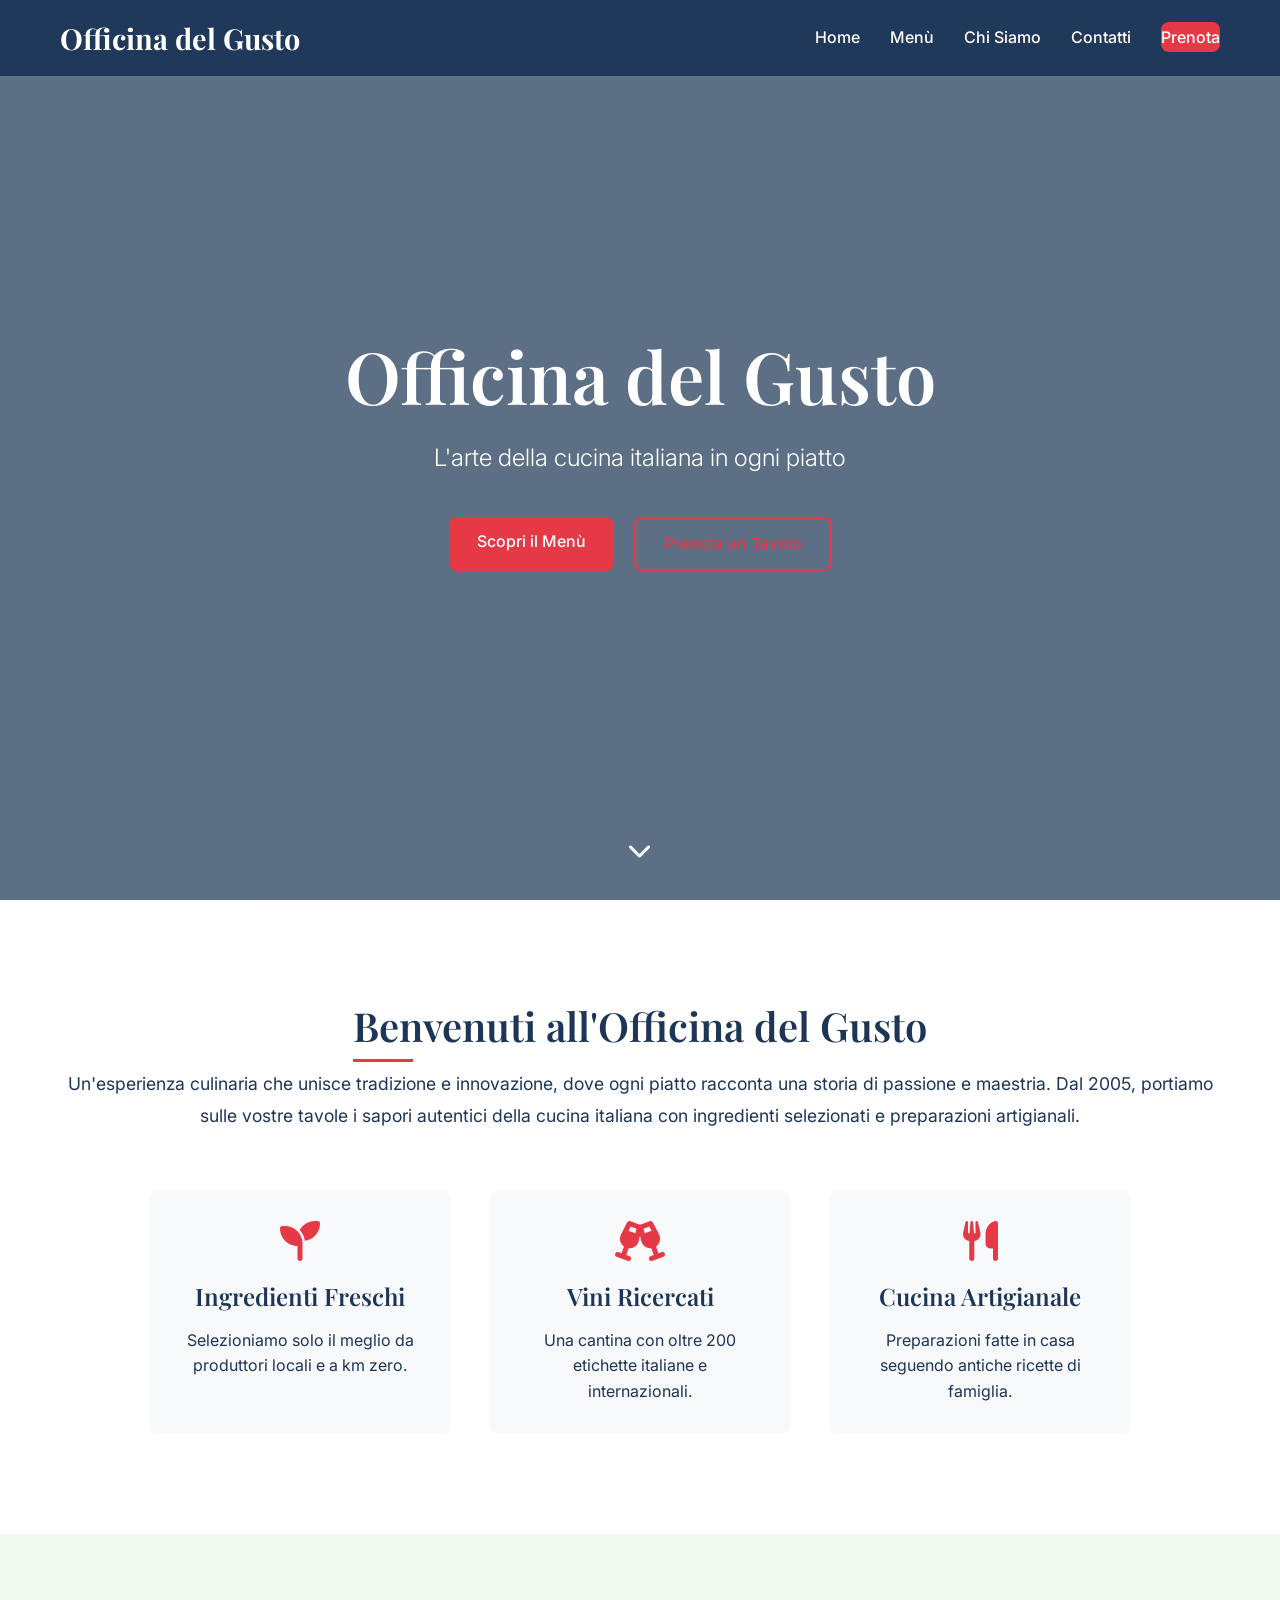
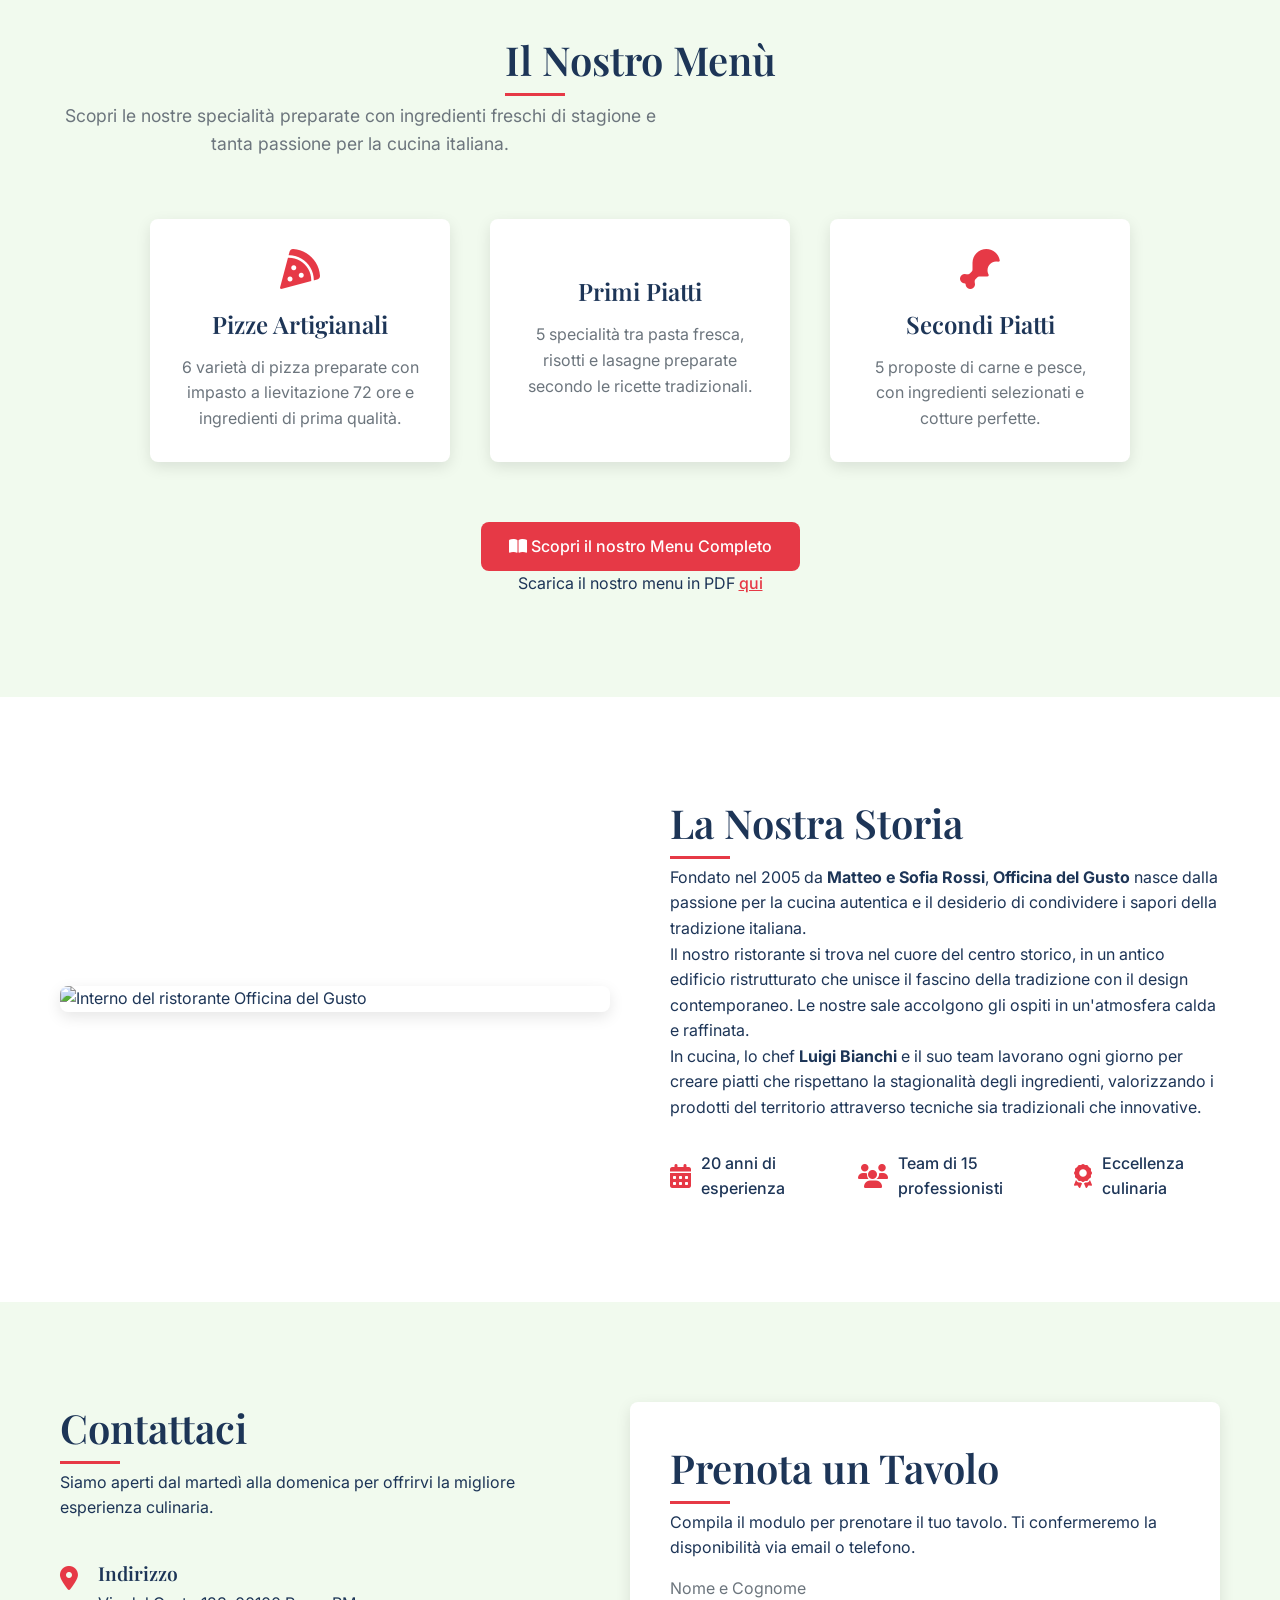
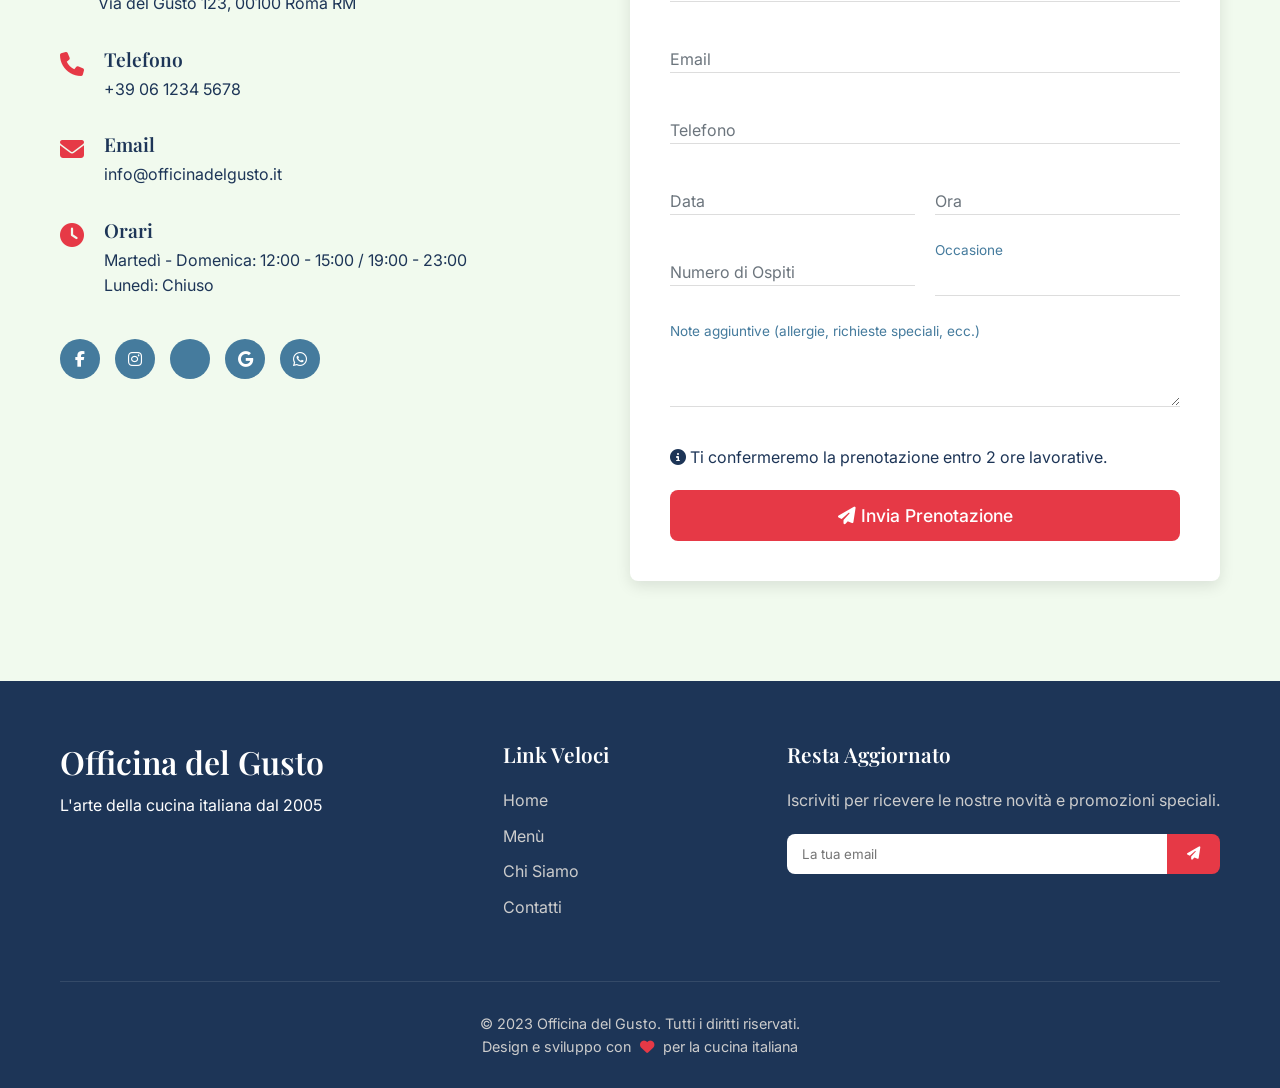
==== index.html @ 0bdce74b "creazione sito creazione sito" ====
<!DOCTYPE html>
<html lang="it">
<head>
    <meta charset="UTF-8">
    <meta name="viewport" content="width=device-width, initial-scale=1.0">
    <title>Officina del Gusto - Ristorante Italiano</title>
    <link rel="stylesheet" href="css/style.css">
    <link rel="preconnect" href="https://fonts.googleapis.com">
    <link rel="preconnect" href="https://fonts.gstatic.com" crossorigin>
    <link href="https://fonts.googleapis.com/css2?family=Playfair+Display:wght@400;500;600;700&family=Inter:wght@300;400;500;600&display=swap" rel="stylesheet">
    <link rel="stylesheet" href="https://cdnjs.cloudflare.com/ajax/libs/font-awesome/6.4.0/css/all.min.css">
</head>
<body>
    <!-- Menu di navigazione -->
    <nav class="navbar">
        <div class="container">
            <a href="#home" class="logo">Officina del Gusto</a>
            <button class="menu-toggle" aria-label="Apri menu">
                <i class="fas fa-bars"></i>
            </button>
            <ul class="nav-menu">
                <li><a href="#home" class="nav-link">Home</a></li>
                <li><a href="#menu" class="nav-link">Menù</a></li>
                <li><a href="#about" class="nav-link">Chi Siamo</a></li>
                <li><a href="#contact" class="nav-link">Contatti</a></li>
                <li><a href="#reservation" class="nav-link btn-reservation">Prenota</a></li>
            </ul>
        </div>
    </nav>

    <!-- Sezione Home con video background -->
    <section id="home" class="hero-section">
        <div class="video-container">
            <video autoplay muted loop playsinline id="background-video">
                <source src="assets/video/pizza.mp4" type="video/mp4">
                Il tuo browser non supporta il video.
            </video>
            <div class="video-overlay"></div>
        </div>
        
        <div class="hero-content">
            <h1 class="hero-title fade-in">Officina del Gusto</h1>
            <p class="hero-subtitle fade-in-delay">L'arte della cucina italiana in ogni piatto</p>
            <div class="hero-buttons fade-in-delay-2">
                <a href="#menu" class="btn btn-primary">Scopri il Menù</a>
                <a href="#reservation" class="btn btn-secondary">Prenota un Tavolo</a>
            </div>
        </div>
        
        <a href="#intro" class="scroll-down">
            <i class="fas fa-chevron-down"></i>
        </a>
    </section>

    <!-- Sezione introduttiva -->
    <section id="intro" class="intro-section">
        <div class="container">
            <div class="intro-content">
                <h2 class="section-title">Benvenuti all'Officina del Gusto</h2>
                <p class="section-text">Un'esperienza culinaria che unisce tradizione e innovazione, dove ogni piatto racconta una storia di passione e maestria. Dal 2005, portiamo sulle vostre tavole i sapori autentici della cucina italiana con ingredienti selezionati e preparazioni artigianali.</p>
                <div class="intro-features">
                    <div class="feature">
                        <i class="fas fa-seedling"></i>
                        <h3>Ingredienti Freschi</h3>
                        <p>Selezioniamo solo il meglio da produttori locali e a km zero.</p>
                    </div>
                    <div class="feature">
                        <i class="fas fa-glass-cheers"></i>
                        <h3>Vini Ricercati</h3>
                        <p>Una cantina con oltre 200 etichette italiane e internazionali.</p>
                    </div>
                    <div class="feature">
                        <i class="fas fa-utensils"></i>
                        <h3>Cucina Artigianale</h3>
                        <p>Preparazioni fatte in casa seguendo antiche ricette di famiglia.</p>
                    </div>
                </div>
            </div>
        </div>
    </section>

    <!-- Sezione Menù (Ora solo un'introduzione con link alla pagina menu.html) -->
    <section id="menu" class="menu-preview-section">
        <div class="container">
            <div class="menu-preview-content">
                <h2 class="section-title">Il Nostro Menù</h2>
                <p class="section-subtitle">Scopri le nostre specialità preparate con ingredienti freschi di stagione e tanta passione per la cucina italiana.</p>
                
                <div class="menu-highlights">
                    <div class="menu-highlight">
                        <i class="fas fa-pizza-slice"></i>
                        <h3>Pizze Artigianali</h3>
                        <p>6 varietà di pizza preparate con impasto a lievitazione 72 ore e ingredienti di prima qualità.</p>
                    </div>
                    
                    <div class="menu-highlight">
                        <i class="fas fa-pasta"></i>
                        <h3>Primi Piatti</h3>
                        <p>5 specialità tra pasta fresca, risotti e lasagne preparate secondo le ricette tradizionali.</p>
                    </div>
                    
                    <div class="menu-highlight">
                        <i class="fas fa-drumstick-bite"></i>
                        <h3>Secondi Piatti</h3>
                        <p>5 proposte di carne e pesce, con ingredienti selezionati e cotture perfette.</p>
                    </div>
                </div>
                
                <div class="menu-cta">
                    <a href="menu.html" class="btn btn-primary btn-large">
                        <i class="fas fa-book-open"></i> Scopri il nostro Menu Completo
                    </a>
                    <p class="menu-note">Scarica il nostro menu in PDF <a href="#" class="pdf-link">qui</a></p>
                </div>
            </div>
        </div>
    </section>

    <!-- Sezione Chi Siamo -->
    <section id="about" class="about-section">
        <div class="container">
            <div class="about-content">
                <div class="about-image">
                    <img src="assets/images/ristorante.jpg" alt="Interno del ristorante Officina del Gusto">
                </div>
                <div class="about-text">
                    <h2 class="section-title">La Nostra Storia</h2>
                    <p>Fondato nel 2005 da <strong>Matteo e Sofia Rossi</strong>, <strong>Officina del Gusto</strong> nasce dalla passione per la cucina autentica e il desiderio di condividere i sapori della tradizione italiana.</p>
                    <p>Il nostro ristorante si trova nel cuore del centro storico, in un antico edificio ristrutturato che unisce il fascino della tradizione con il design contemporaneo. Le nostre sale accolgono gli ospiti in un'atmosfera calda e raffinata.</p>
                    <p>In cucina, lo chef <strong>Luigi Bianchi</strong> e il suo team lavorano ogni giorno per creare piatti che rispettano la stagionalità degli ingredienti, valorizzando i prodotti del territorio attraverso tecniche sia tradizionali che innovative.</p>
                    <div class="about-features">
                        <div class="about-feature">
                            <i class="fas fa-calendar-alt"></i>
                            <span>20 anni di esperienza</span>
                        </div>
                        <div class="about-feature">
                            <i class="fas fa-users"></i>
                            <span>Team di 15 professionisti</span>
                        </div>
                        <div class="about-feature">
                            <i class="fas fa-award"></i>
                            <span>Eccellenza culinaria</span>
                        </div>
                    </div>
                </div>
            </div>
        </div>
    </section>

    <!-- Sezione Contatti e Prenotazioni -->
    <section id="contact" class="contact-section">
        <div class="container">
            <div class="contact-content">
                <div class="contact-info">
                    <h2 class="section-title">Contattaci</h2>
                    <p>Siamo aperti dal martedì alla domenica per offrirvi la migliore esperienza culinaria.</p>
                    
                    <div class="contact-details">
                        <div class="contact-item">
                            <i class="fas fa-map-marker-alt"></i>
                            <div>
                                <h3>Indirizzo</h3>
                                <p>Via del Gusto 123, 00100 Roma RM</p>
                            </div>
                        </div>
                        
                        <div class="contact-item">
                            <i class="fas fa-phone"></i>
                            <div>
                                <h3>Telefono</h3>
                                <p>+39 06 1234 5678</p>
                            </div>
                        </div>
                        
                        <div class="contact-item">
                            <i class="fas fa-envelope"></i>
                            <div>
                                <h3>Email</h3>
                                <p>info@officinadelgusto.it</p>
                            </div>
                        </div>
                        
                        <div class="contact-item">
                            <i class="fas fa-clock"></i>
                            <div>
                                <h3>Orari</h3>
                                <p>Martedì - Domenica: 12:00 - 15:00 / 19:00 - 23:00</p>
                                <p>Lunedì: Chiuso</p>
                            </div>
                        </div>
                    </div>
                    
                    <div class="social-links">
                        <a href="#" aria-label="Facebook"><i class="fab fa-facebook-f"></i></a>
                        <a href="#" aria-label="Instagram"><i class="fab fa-instagram"></i></a>
                        <a href="#" aria-label="TripAdvisor"><i class="fab fa-tripadvisor"></i></a>
                        <a href="#" aria-label="Google"><i class="fab fa-google"></i></a>
                        <a href="#" aria-label="WhatsApp"><i class="fab fa-whatsapp"></i></a>
                    </div>
                </div>
                
                <div id="reservation" class="reservation-form">
                    <h2 class="section-title">Prenota un Tavolo</h2>
                    <p>Compila il modulo per prenotare il tuo tavolo. Ti confermeremo la disponibilità via email o telefono.</p>
                    
                    <form id="booking-form">
                        <div class="form-group">
                            <input type="text" id="name" name="name" required>
                            <label for="name">Nome e Cognome</label>
                            <span class="focus-border"></span>
                        </div>
                        
                        <div class="form-group">
                            <input type="email" id="email" name="email" required>
                            <label for="email">Email</label>
                            <span class="focus-border"></span>
                        </div>
                        
                        <div class="form-group">
                            <input type="tel" id="phone" name="phone" required>
                            <label for="phone">Telefono</label>
                            <span class="focus-border"></span>
                        </div>
                        
                        <div class="form-row">
                            <div class="form-group">
                                <input type="text" id="date" name="date" required onfocus="(this.type='date')" onblur="if(!this.value)this.type='text'">
                                <label for="date">Data</label>
                                <span class="focus-border"></span>
                            </div>
                            
                            <div class="form-group">
                                <input type="text" id="time" name="time" required onfocus="(this.type='time')" onblur="if(!this.value)this.type='text'">
                                <label for="time">Ora</label>
                                <span class="focus-border"></span>
                            </div>
                        </div>
                        
                        <div class="form-row">
                            <div class="form-group">
                                <input type="number" id="guests" name="guests" min="1" required>
                                <label for="guests">Numero di Ospiti</label>
                                <span class="focus-border"></span>
                            </div>
                            
                            <div class="form-group">
                                <select id="occasion" name="occasion">
                                    <option value="" selected disabled></option>
                                    <option value="anniversary">Anniversario</option>
                                    <option value="birthday">Compleanno</option>
                                    <option value="business">Cena di lavoro</option>
                                    <option value="date">Cena romantica</option>
                                    <option value="family">Cena in famiglia</option>
                                    <option value="other">Altro</option>
                                </select>
                                <label for="occasion">Occasione</label>
                                <span class="focus-border"></span>
                            </div>
                        </div>
                        
                        <div class="form-group">
                            <textarea id="message" name="message" rows="3"></textarea>
                            <label for="message">Note aggiuntive (allergie, richieste speciali, ecc.)</label>
                            <span class="focus-border"></span>
                        </div>
                        
                        <div class="form-notice">
                            <p><i class="fas fa-info-circle"></i> Ti confermeremo la prenotazione entro 2 ore lavorative.</p>
                        </div>
                        
                        <button type="submit" class="btn btn-primary btn-submit">
                            <i class="fas fa-paper-plane"></i> Invia Prenotazione
                        </button>
                    </form>
                </div>
            </div>
        </div>
    </section>

    <!-- Footer -->
    <footer class="footer">
        <div class="container">
            <div class="footer-content">
                <div class="footer-logo">
                    <h3>Officina del Gusto</h3>
                    <p>L'arte della cucina italiana dal 2005</p>
                </div>
                
                <div class="footer-links">
                    <h4>Link Veloci</h4>
                    <ul>
                        <li><a href="#home">Home</a></li>
                        <li><a href="menu.html">Menù</a></li>
                        <li><a href="#about">Chi Siamo</a></li>
                        <li><a href="#contact">Contatti</a></li>
                    </ul>
                </div>
                
                <div class="footer-newsletter">
                    <h4>Resta Aggiornato</h4>
                    <p>Iscriviti per ricevere le nostre novità e promozioni speciali.</p>
                    <form class="newsletter-form">
                        <input type="email" placeholder="La tua email">
                        <button type="submit"><i class="fas fa-paper-plane"></i></button>
                    </form>
                </div>
            </div>
            
            <div class="footer-bottom">
                <p>&copy; 2023 Officina del Gusto. Tutti i diritti riservati.</p>
                <p>Design e sviluppo con <i class="fas fa-heart"></i> per la cucina italiana</p>
            </div>
        </div>
    </footer>

    <script src="js/main.js"></script>
</body>
</html>
---- css/style.css ----
/* Reset e impostazioni base */
* {
    margin: 0;
    padding: 0;
    box-sizing: border-box;
}

:root {
    --primary-color: #E63946;
    --secondary-color: #F1FAEE;
    --accent-color: #457B9D;
    --dark-color: #1D3557;
    --light-color: #F8F9FA;
    --gray-color: #6c757d;
    --transition: all 0.3s ease;
    --shadow: 0 5px 15px rgba(0, 0, 0, 0.1);
    --shadow-hover: 0 10px 25px rgba(0, 0, 0, 0.15);
    --border-radius: 8px;
}

html {
    scroll-behavior: smooth;
}

body {
    font-family: 'Inter', sans-serif;
    color: var(--dark-color);
    line-height: 1.6;
    overflow-x: hidden;
    background-color: var(--secondary-color);
}

h1, h2, h3, h4, h5, h6 {
    font-family: 'Playfair Display', serif;
    font-weight: 600;
    line-height: 1.3;
}

a {
    text-decoration: none;
    color: inherit;
}

ul {
    list-style: none;
}

.container {
    width: 100%;
    max-width: 1200px;
    margin: 0 auto;
    padding: 0 20px;
}

.btn {
    display: inline-block;
    padding: 12px 28px;
    border-radius: var(--border-radius);
    font-weight: 500;
    text-align: center;
    transition: var(--transition);
    cursor: pointer;
    border: none;
    font-family: 'Inter', sans-serif;
    font-size: 1rem;
}

.btn-primary {
    background-color: var(--primary-color);
    color: white;
}

.btn-primary:hover {
    background-color: #d32f3d;
    transform: translateY(-3px);
    box-shadow: var(--shadow-hover);
}

.btn-secondary {
    background-color: transparent;
    color: var(--primary-color);
    border: 2px solid var(--primary-color);
}

.btn-secondary:hover {
    background-color: var(--primary-color);
    color: white;
    transform: translateY(-3px);
    box-shadow: var(--shadow-hover);
}

.btn-reservation {
    background-color: var(--primary-color);
    color: white;
    padding: 10px 20px;
    border-radius: var(--border-radius);
    transition: var(--transition);
}

.btn-reservation:hover {
    background-color: #d32f3d;
}

.section-title {
    font-size: 2.5rem;
    margin-bottom: 1rem;
    position: relative;
    display: inline-block;
}

.section-title::after {
    content: '';
    position: absolute;
    bottom: -10px;
    left: 0;
    width: 60px;
    height: 3px;
    background-color: var(--primary-color);
}

.section-subtitle {
    font-size: 1.1rem;
    color: var(--gray-color);
    margin-bottom: 3rem;
    max-width: 600px;
}

.section-text {
    font-size: 1.1rem;
    color: var(--dark-color);
    margin-bottom: 2rem;
    line-height: 1.8;
}

/* Navbar */
.navbar {
    position: fixed;
    top: 0;
    left: 0;
    width: 100%;
    background-color: rgba(29, 53, 87, 0.95);
    backdrop-filter: blur(10px);
    z-index: 1000;
    padding: 15px 0;
    transition: var(--transition);
}

.navbar .container {
    display: flex;
    justify-content: space-between;
    align-items: center;
}

.logo {
    font-family: 'Playfair Display', serif;
    font-size: 1.8rem;
    font-weight: 700;
    color: white;
}

.nav-menu {
    display: flex;
    align-items: center;
    gap: 30px;
}

.nav-link {
    color: white;
    font-weight: 500;
    transition: var(--transition);
    position: relative;
    padding: 5px 0;
}

.nav-link::after {
    content: '';
    position: absolute;
    bottom: 0;
    left: 0;
    width: 0;
    height: 2px;
    background-color: var(--primary-color);
    transition: var(--transition);
}

.nav-link:hover {
    color: var(--primary-color);
}

.nav-link:hover::after {
    width: 100%;
}

.menu-toggle {
    display: none;
    background: none;
    border: none;
    color: white;
    font-size: 1.5rem;
    cursor: pointer;
}

/* Hero Section */
.hero-section {
    height: 100vh;
    position: relative;
    display: flex;
    flex-direction: column;
    justify-content: center;
    align-items: center;
    text-align: center;
    overflow: hidden;
}

.video-container {
    position: fixed;
    top: 0;
    left: 0;
    width: 100%;
    height: 100%;
    z-index: -1;
}

#background-video {
    position: absolute;
    top: 50%;
    left: 50%;
    transform: translate(-50%, -50%);
    min-width: 100%;
    min-height: 100%;
    width: auto;
    height: auto;
    object-fit: cover;
}

.video-overlay {
    position: absolute;
    top: 0;
    left: 0;
    width: 100%;
    height: 100%;
    background-color: rgba(29, 53, 87, 0.7);
}

.hero-content {
    position: relative;
    z-index: 1;
    color: white;
    max-width: 800px;
    padding: 0 20px;
}

.hero-title {
    font-size: 4.5rem;
    margin-bottom: 1rem;
    opacity: 0;
    animation: fadeIn 1.5s ease forwards;
}

.hero-subtitle {
    font-size: 1.5rem;
    margin-bottom: 2.5rem;
    font-weight: 300;
    opacity: 0;
    animation: fadeIn 1.5s ease 0.5s forwards;
}

.hero-buttons {
    display: flex;
    gap: 20px;
    justify-content: center;
    opacity: 0;
    animation: fadeIn 1.5s ease 1s forwards;
}

.scroll-down {
    position: absolute;
    bottom: 30px;
    left: 50%;
    transform: translateX(-50%);
    color: white;
    font-size: 1.5rem;
    animation: bounce 2s infinite;
    z-index: 1;
}

@keyframes fadeIn {
    from {
        opacity: 0;
        transform: translateY(20px);
    }
    to {
        opacity: 1;
        transform: translateY(0);
    }
}

@keyframes bounce {
    0%, 20%, 50%, 80%, 100% {
        transform: translateY(0) translateX(-50%);
    }
    40% {
        transform: translateY(-10px) translateX(-50%);
    }
    60% {
        transform: translateY(-5px) translateX(-50%);
    }
}

.fade-in {
    animation: fadeIn 1.5s ease forwards;
}

.fade-in-delay {
    animation: fadeIn 1.5s ease 0.5s forwards;
}

.fade-in-delay-2 {
    animation: fadeIn 1.5s ease 1s forwards;
}

/* Intro Section */
.intro-section {
    padding: 100px 0;
    background-color: white;
}

.intro-content {
    text-align: center;
}

.intro-features {
    display: flex;
    justify-content: center;
    gap: 40px;
    margin-top: 60px;
    flex-wrap: wrap;
}

.feature {
    flex: 1;
    min-width: 250px;
    max-width: 300px;
    padding: 30px;
    border-radius: var(--border-radius);
    background-color: var(--light-color);
    transition: var(--transition);
}

.feature:hover {
    transform: translateY(-10px);
    box-shadow: var(--shadow-hover);
}

.feature i {
    font-size: 2.5rem;
    color: var(--primary-color);
    margin-bottom: 20px;
}

.feature h3 {
    font-size: 1.5rem;
    margin-bottom: 15px;
}

/* Menu Section */
.menu-section {
    padding: 100px 0;
    background-color: var(--secondary-color);
}

.menu-filters {
    display: flex;
    justify-content: center;
    gap: 15px;
    margin-bottom: 50px;
    flex-wrap: wrap;
}

.filter-btn {
    padding: 10px 25px;
    background-color: white;
    border: 2px solid var(--accent-color);
    color: var(--accent-color);
    border-radius: 30px;
    font-weight: 500;
    cursor: pointer;
    transition: var(--transition);
}

.filter-btn.active, .filter-btn:hover {
    background-color: var(--accent-color);
    color: white;
}

.menu-grid {
    display: grid;
    grid-template-columns: repeat(auto-fill, minmax(300px, 1fr));
    gap: 30px;
}

.menu-item {
    background-color: white;
    border-radius: var(--border-radius);
    overflow: hidden;
    box-shadow: var(--shadow);
    transition: var(--transition);
    opacity: 0;
    transform: translateY(30px);
}

.menu-item.visible {
    opacity: 1;
    transform: translateY(0);
}

.menu-item:hover {
    transform: translateY(-10px);
    box-shadow: var(--shadow-hover);
}

.menu-item-image {
    height: 200px;
    overflow: hidden;
}

.menu-item-image img {
    width: 100%;
    height: 100%;
    object-fit: cover;
    transition: var(--transition);
}

.menu-item:hover .menu-item-image img {
    transform: scale(1.1);
}

.menu-item-content {
    padding: 25px;
}

.menu-item-content h3 {
    font-size: 1.5rem;
    margin-bottom: 10px;
}

.menu-item-content p {
    color: var(--gray-color);
    margin-bottom: 15px;
    line-height: 1.6;
}

.menu-price {
    display: inline-block;
    font-weight: 600;
    color: var(--primary-color);
    font-size: 1.2rem;
}

/* About Section */
.about-section {
    padding: 100px 0;
    background-color: white;
}

.about-content {
    display: flex;
    align-items: center;
    gap: 60px;
}

.about-image {
    flex: 1;
    border-radius: var(--border-radius);
    overflow: hidden;
    box-shadow: var(--shadow);
}

.about-image img {
    width: 100%;
    height: auto;
    display: block;
    transition: var(--transition);
}

.about-image:hover img {
    transform: scale(1.05);
}

.about-text {
    flex: 1;
}

.about-features {
    display: flex;
    gap: 30px;
    margin-top: 30px;
}

.about-feature {
    display: flex;
    align-items: center;
    gap: 10px;
}

.about-feature i {
    color: var(--primary-color);
    font-size: 1.5rem;
}

.about-feature span {
    font-weight: 500;
}

/* Contact Section */
.contact-section {
    padding: 100px 0;
    background-color: var(--secondary-color);
}

.contact-content {
    display: flex;
    gap: 60px;
}

.contact-info {
    flex: 1;
}

.contact-details {
    margin: 40px 0;
}

.contact-item {
    display: flex;
    align-items: flex-start;
    gap: 20px;
    margin-bottom: 30px;
}

.contact-item i {
    color: var(--primary-color);
    font-size: 1.5rem;
    margin-top: 5px;
}

.contact-item h3 {
    font-size: 1.2rem;
    margin-bottom: 5px;
}

.social-links {
    display: flex;
    gap: 15px;
    margin-top: 40px;
}

.social-links a {
    display: flex;
    align-items: center;
    justify-content: center;
    width: 40px;
    height: 40px;
    background-color: var(--accent-color);
    color: white;
    border-radius: 50%;
    transition: var(--transition);
}

.social-links a:hover {
    background-color: var(--primary-color);
    transform: translateY(-5px);
}

.reservation-form {
    flex: 1;
    background-color: white;
    padding: 40px;
    border-radius: var(--border-radius);
    box-shadow: var(--shadow);
}

.form-group {
    position: relative;
    margin-bottom: 30px;
}

.form-row {
    display: flex;
    gap: 20px;
}

.form-row .form-group {
    flex: 1;
}

.form-group input, .form-group textarea, .form-group select {
    width: 100%;
    padding: 15px 0 5px;
    border: none;
    border-bottom: 1px solid #ddd;
    background-color: transparent;
    font-family: 'Inter', sans-serif;
    font-size: 1rem;
    color: var(--dark-color);
    transition: var(--transition);
}

.form-group select {
    padding: 15px 0;
    appearance: none;
    cursor: pointer;
}

.form-group textarea {
    resize: vertical;
    min-height: 80px;
}

.form-group label {
    position: absolute;
    top: 15px;
    left: 0;
    color: var(--gray-color);
    pointer-events: none;
    transition: var(--transition);
}

.form-group input:focus, .form-group textarea:focus, .form-group select:focus {
    outline: none;
    border-bottom-color: var(--accent-color);
}

.form-group input:focus ~ label,
.form-group input:valid ~ label,
.form-group textarea:focus ~ label,
.form-group textarea:valid ~ label,
.form-group select:focus ~ label,
.form-group select:valid ~ label {
    top: -5px;
    font-size: 0.85rem;
    color: var(--accent-color);
}

.focus-border {
    position: absolute;
    bottom: 0;
    left: 0;
    width: 0;
    height: 2px;
    background-color: var(--accent-color);
    transition: var(--transition);
}

.form-group input:focus ~ .focus-border,
.form-group textarea:focus ~ .focus-border,
.form-group select:focus ~ .focus-border {
    width: 100%;
}

.btn-submit {
    width: 100%;
    padding: 15px;
    font-size: 1.1rem;
    margin-top: 20px;
}

/* Footer */
.footer {
    background-color: var(--dark-color);
    color: white;
    padding: 60px 0 30px;
}

.footer-content {
    display: flex;
    justify-content: space-between;
    flex-wrap: wrap;
    gap: 40px;
    margin-bottom: 50px;
}

.footer-logo h3 {
    font-size: 2rem;
    margin-bottom: 10px;
}

.footer-links h4, .footer-newsletter h4 {
    font-size: 1.3rem;
    margin-bottom: 20px;
}

.footer-links ul li {
    margin-bottom: 10px;
}

.footer-links ul li a {
    color: #ccc;
    transition: var(--transition);
}

.footer-links ul li a:hover {
    color: var(--primary-color);
    padding-left: 5px;
}

.footer-newsletter p {
    color: #ccc;
    margin-bottom: 20px;
}

.newsletter-form {
    display: flex;
}

.newsletter-form input {
    flex: 1;
    padding: 12px 15px;
    border: none;
    border-radius: var(--border-radius) 0 0 var(--border-radius);
    font-family: 'Inter', sans-serif;
}

.newsletter-form button {
    background-color: var(--primary-color);
    color: white;
    border: none;
    padding: 0 20px;
    border-radius: 0 var(--border-radius) var(--border-radius) 0;
    cursor: pointer;
    transition: var(--transition);
}

.newsletter-form button:hover {
    background-color: #d32f3d;
}

.footer-bottom {
    text-align: center;
    padding-top: 30px;
    border-top: 1px solid rgba(255, 255, 255, 0.1);
    color: #ccc;
    font-size: 0.9rem;
}

.footer-bottom i {
    color: var(--primary-color);
    margin: 0 5px;
}

/* Responsive Design */
@media (max-width: 992px) {
    .hero-title {
        font-size: 3.5rem;
    }
    
    .hero-subtitle {
        font-size: 1.3rem;
    }
    
    .about-content, .contact-content {
        flex-direction: column;
    }
    
    .about-image, .about-text {
        width: 100%;
    }
    
    .menu-grid {
        grid-template-columns: repeat(auto-fill, minmax(280px, 1fr));
    }
    
    .form-row {
        flex-direction: column;
        gap: 0;
    }
}

@media (max-width: 768px) {
    .nav-menu {
        position: fixed;
        top: 70px;
        left: -100%;
        width: 100%;
        flex-direction: column;
        background-color: rgba(29, 53, 87, 0.98);
        padding: 20px;
        transition: var(--transition);
        gap: 20px;
    }
    
    .nav-menu.active {
        left: 0;
    }
    
    .menu-toggle {
        display: block;
    }
    
    .hero-title {
        font-size: 2.8rem;
    }
    
    .hero-subtitle {
        font-size: 1.2rem;
    }
    
    .hero-buttons {
        flex-direction: column;
        align-items: center;
        gap: 15px;
    }
    
    .section-title {
        font-size: 2rem;
    }
    
    .intro-features {
        flex-direction: column;
        align-items: center;
    }
    
    .feature {
        max-width: 100%;
    }
    
    .footer-content {
        flex-direction: column;
    }
}

@media (max-width: 576px) {
    .hero-title {
        font-size: 2.2rem;
    }
    
    .menu-grid {
        grid-template-columns: 1fr;
    }
    
    .reservation-form {
        padding: 25px;
    }
}
/* Stili per l'anteprima del menu in index.html */
.menu-preview-section {
    padding: 100px 0;
    background-color: var(--secondary-color);
}

.menu-preview-content {
    text-align: center;
}

.menu-highlights {
    display: flex;
    justify-content: center;
    gap: 40px;
    margin: 60px 0;
    flex-wrap: wrap;
}

.menu-highlight {
    flex: 1;
    min-width: 250px;
    max-width: 300px;
    padding: 30px;
    background-color: white;
    border-radius: var(--border-radius);
    box-shadow: var(--shadow);
    transition: var(--transition);
}

.menu-highlight:hover {
    transform: translateY(-10px);
    box-shadow: var(--shadow-hover);
}

.menu-highlight i {
    font-size: 2.5rem;
    color: var(--primary-color);
    margin-bottom: 20px;
}

.menu-highlight h3 {
    font-size: 1.5rem;
    margin-bottom: 15px;
}

.menu-highlight p {
    color: var(--gray-color);
    line-height: 1.6;
}

.menu-cta {
    margin-top: 60px;
}

.pdf-link {
    color: var(--primary-color);
    font-weight: 500;
    text-decoration: underline;
    transition: var(--transition);
}

.pdf-link:hover {
    color: var(--accent-color);
}
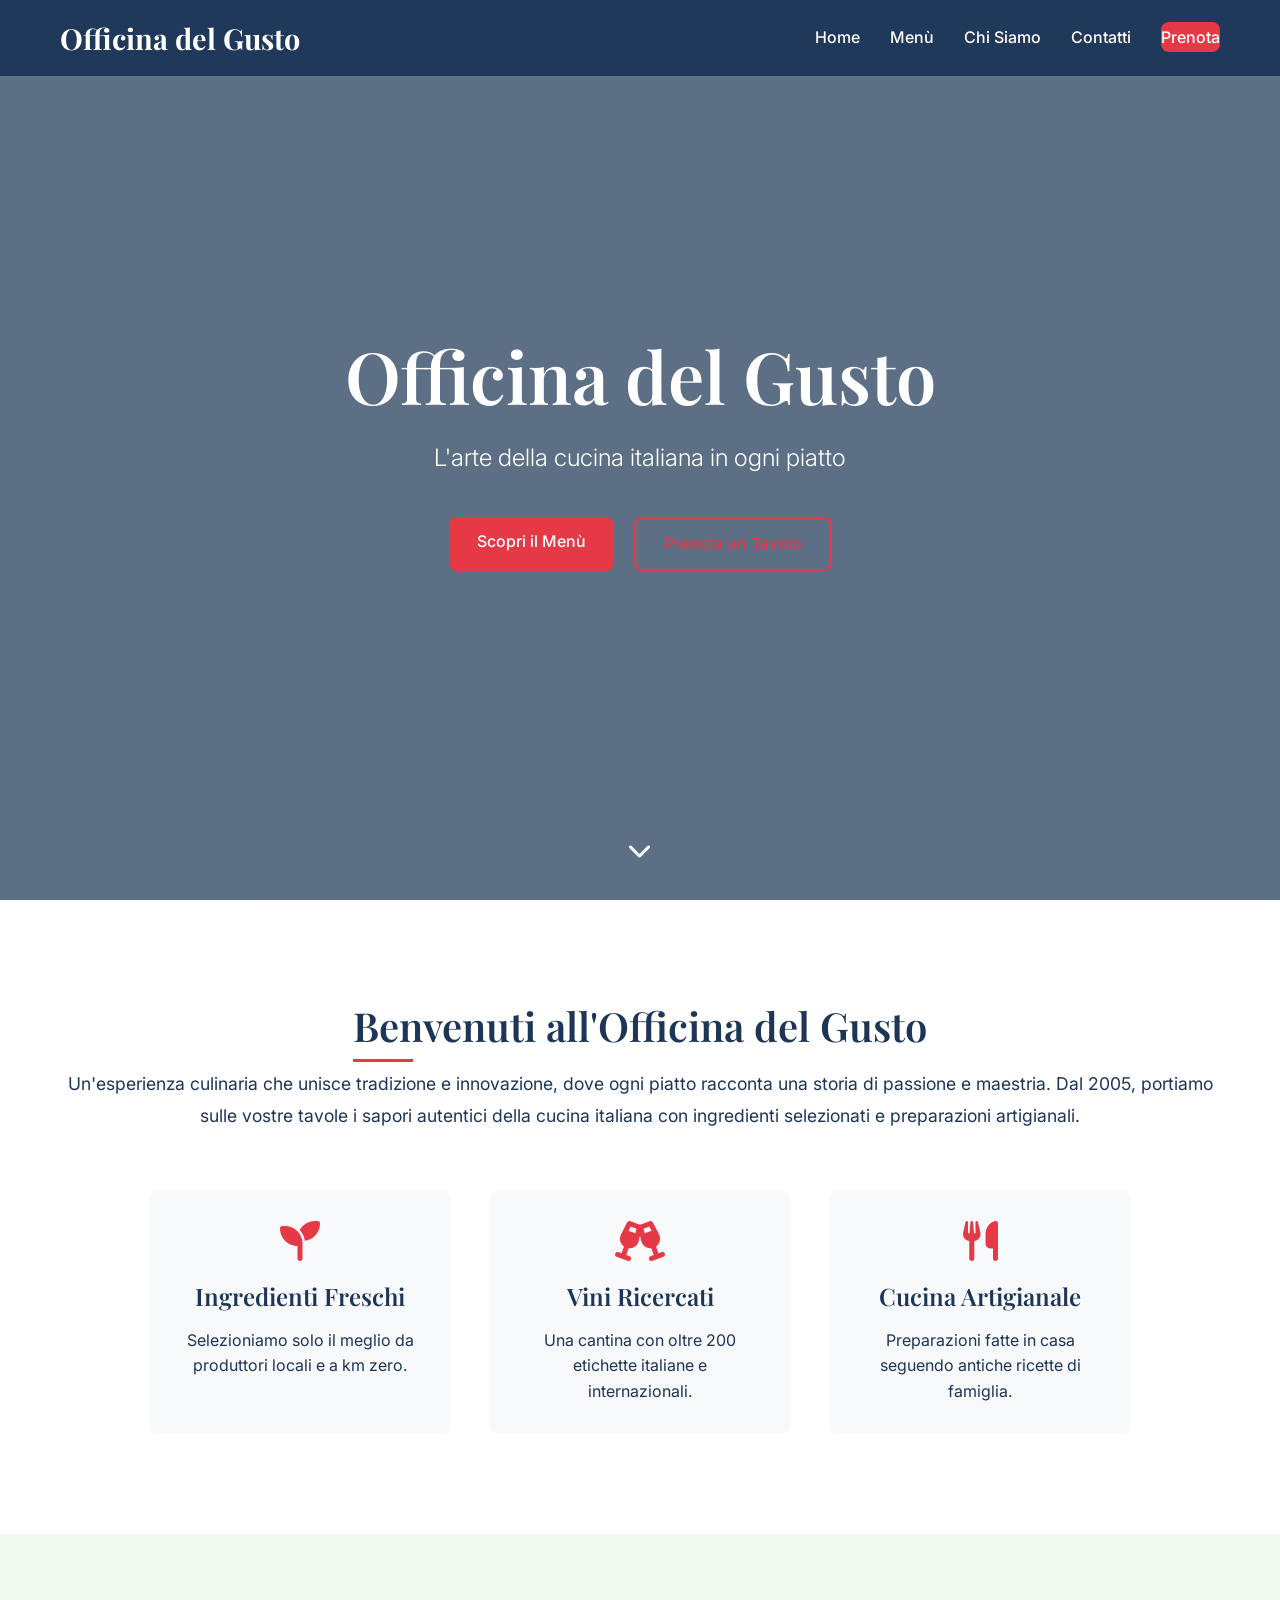
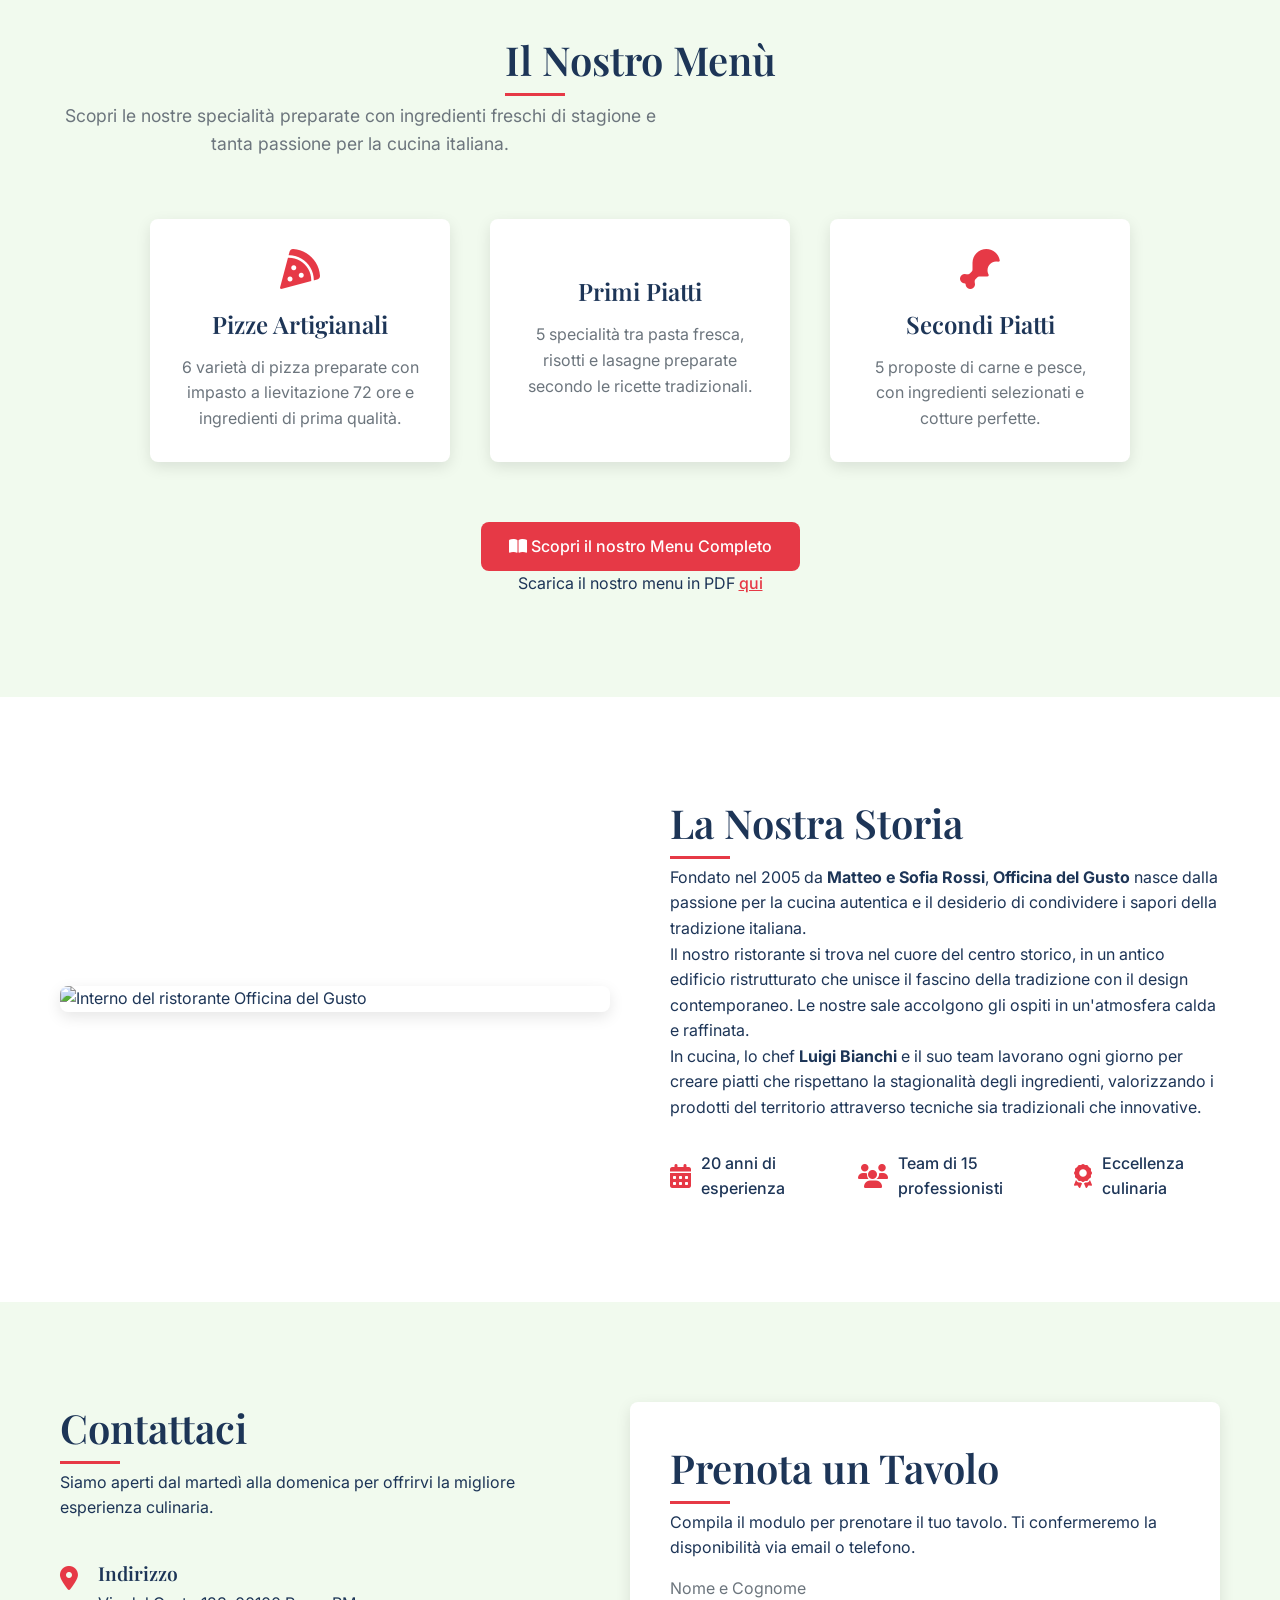
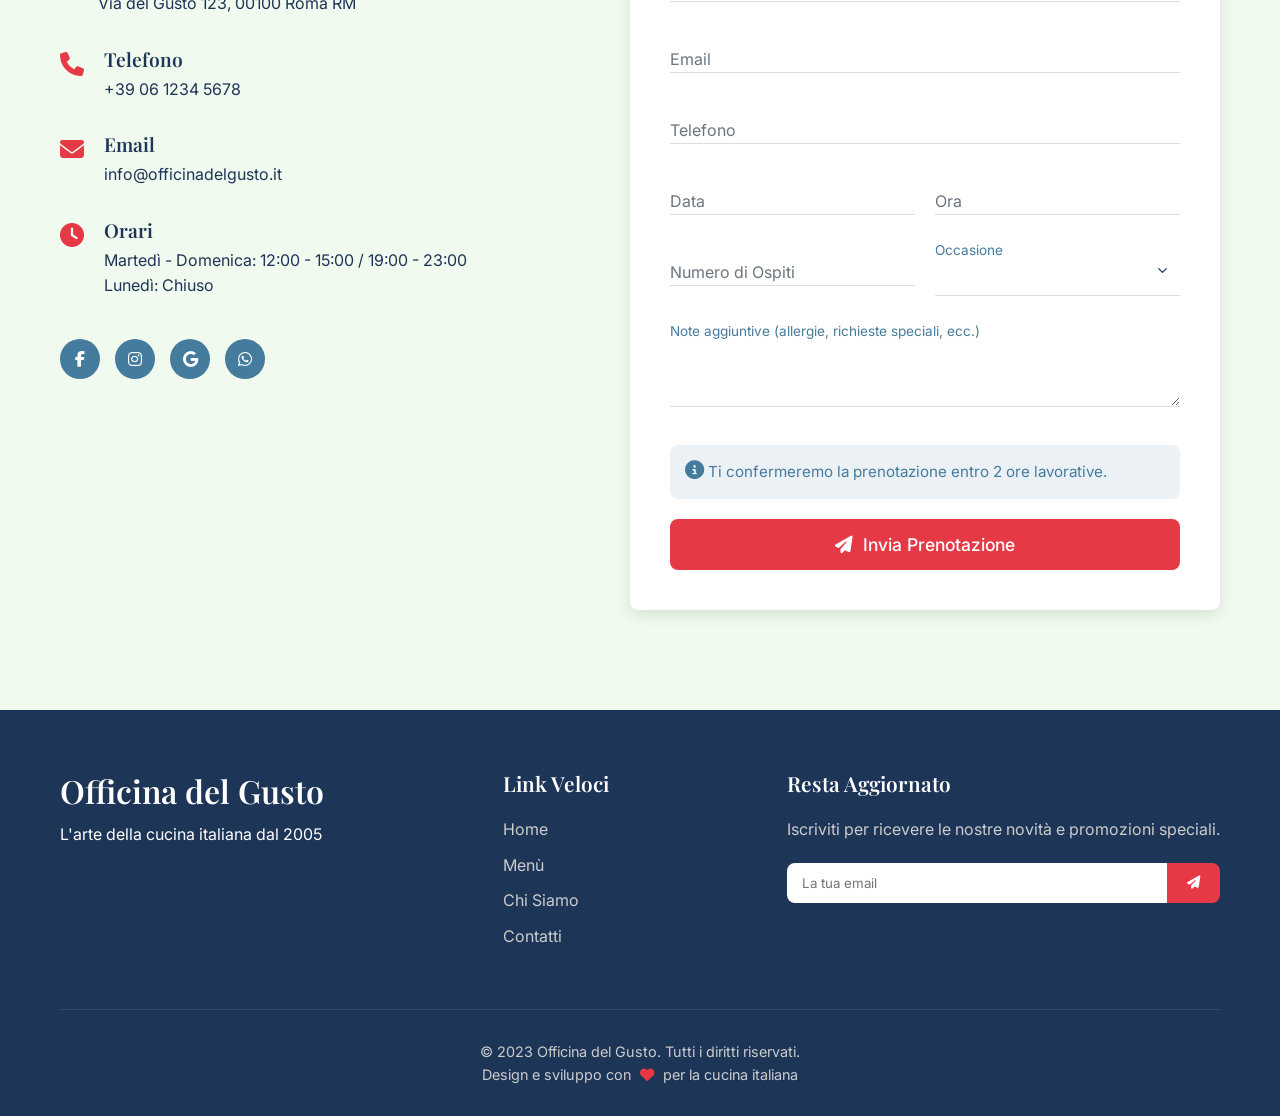
==== commit 6ca71238: "bug fix" ====
--- a/index.html
+++ b/index.html
@@ -193,7 +193,6 @@
                     <div class="social-links">
                         <a href="#" aria-label="Facebook"><i class="fab fa-facebook-f"></i></a>
                         <a href="#" aria-label="Instagram"><i class="fab fa-instagram"></i></a>
-                        <a href="#" aria-label="TripAdvisor"><i class="fab fa-tripadvisor"></i></a>
                         <a href="#" aria-label="Google"><i class="fab fa-google"></i></a>
                         <a href="#" aria-label="WhatsApp"><i class="fab fa-whatsapp"></i></a>
                     </div>
--- a/css/style.css
+++ b/css/style.css
@@ -363,98 +363,69 @@
     margin-bottom: 15px;
 }
 
-/* Menu Section */
-.menu-section {
+/* Stili per l'anteprima del menu in index.html */
+.menu-preview-section {
     padding: 100px 0;
     background-color: var(--secondary-color);
 }
 
-.menu-filters {
+.menu-preview-content {
+    text-align: center;
+}
+
+.menu-highlights {
     display: flex;
     justify-content: center;
-    gap: 15px;
-    margin-bottom: 50px;
+    gap: 40px;
+    margin: 60px 0;
     flex-wrap: wrap;
 }
 
-.filter-btn {
-    padding: 10px 25px;
-    background-color: white;
-    border: 2px solid var(--accent-color);
-    color: var(--accent-color);
-    border-radius: 30px;
-    font-weight: 500;
-    cursor: pointer;
-    transition: var(--transition);
-}
-
-.filter-btn.active, .filter-btn:hover {
-    background-color: var(--accent-color);
-    color: white;
-}
-
-.menu-grid {
-    display: grid;
-    grid-template-columns: repeat(auto-fill, minmax(300px, 1fr));
-    gap: 30px;
-}
-
-.menu-item {
+.menu-highlight {
+    flex: 1;
+    min-width: 250px;
+    max-width: 300px;
+    padding: 30px;
     background-color: white;
     border-radius: var(--border-radius);
-    overflow: hidden;
     box-shadow: var(--shadow);
     transition: var(--transition);
-    opacity: 0;
-    transform: translateY(30px);
-}
-
-.menu-item.visible {
-    opacity: 1;
-    transform: translateY(0);
-}
-
-.menu-item:hover {
+}
+
+.menu-highlight:hover {
     transform: translateY(-10px);
     box-shadow: var(--shadow-hover);
 }
 
-.menu-item-image {
-    height: 200px;
-    overflow: hidden;
-}
-
-.menu-item-image img {
-    width: 100%;
-    height: 100%;
-    object-fit: cover;
-    transition: var(--transition);
-}
-
-.menu-item:hover .menu-item-image img {
-    transform: scale(1.1);
-}
-
-.menu-item-content {
-    padding: 25px;
-}
-
-.menu-item-content h3 {
+.menu-highlight i {
+    font-size: 2.5rem;
+    color: var(--primary-color);
+    margin-bottom: 20px;
+}
+
+.menu-highlight h3 {
     font-size: 1.5rem;
-    margin-bottom: 10px;
-}
-
-.menu-item-content p {
+    margin-bottom: 15px;
+}
+
+.menu-highlight p {
     color: var(--gray-color);
-    margin-bottom: 15px;
     line-height: 1.6;
 }
 
-.menu-price {
-    display: inline-block;
-    font-weight: 600;
+.menu-cta {
+    margin-top: 60px;
+}
+
+.pdf-link {
     color: var(--primary-color);
-    font-size: 1.2rem;
+    font-weight: 500;
+    text-decoration: underline;
+    transition: var(--transition);
+}
+
+.pdf-link:hover {
+    color: var(--accent-color);
 }
 
 /* About Section */
@@ -610,6 +581,11 @@
     padding: 15px 0;
     appearance: none;
     cursor: pointer;
+    background-image: url("data:image/svg+xml;charset=UTF-8,%3csvg xmlns='http://www.w3.org/2000/svg' viewBox='0 0 24 24' fill='none' stroke='%231D3557' stroke-width='2' stroke-linecap='round' stroke-linejoin='round'%3e%3cpolyline points='6 9 12 15 18 9'%3e%3c/polyline%3e%3c/svg%3e");
+    background-repeat: no-repeat;
+    background-position: right 10px center;
+    background-size: 15px;
+    padding-right: 35px;
 }
 
 .form-group textarea {
@@ -629,6 +605,10 @@
 .form-group input:focus, .form-group textarea:focus, .form-group select:focus {
     outline: none;
     border-bottom-color: var(--accent-color);
+}
+
+.form-group select:focus {
+    background-image: url("data:image/svg+xml;charset=UTF-8,%3csvg xmlns='http://www.w3.org/2000/svg' viewBox='0 0 24 24' fill='none' stroke='%23457B9D' stroke-width='2' stroke-linecap='round' stroke-linejoin='round'%3e%3cpolyline points='6 9 12 15 18 9'%3e%3c/polyline%3e%3c/svg%3e");
 }
 
 .form-group input:focus ~ label,
@@ -658,11 +638,60 @@
     width: 100%;
 }
 
+/* Miglioramenti per il form di prenotazione */
+.form-notice {
+    background-color: rgba(69, 123, 157, 0.1);
+    padding: 15px;
+    border-radius: var(--border-radius);
+    margin: 20px 0;
+    display: flex;
+    align-items: center;
+    gap: 10px;
+    color: var(--accent-color);
+}
+
+.form-notice i {
+    color: var(--accent-color);
+    font-size: 1.2rem;
+}
+
+.form-notice p {
+    margin: 0;
+    font-size: 0.95rem;
+}
+
+/* Migliora lo stile dei campi data e ora */
+.form-group input[type="date"]:invalid,
+.form-group input[type="time"]:invalid {
+    color: #999;
+}
+
+.form-group input[type="date"]:focus,
+.form-group input[type="time"]:focus {
+    color: var(--dark-color);
+}
+
+/* Placeholder per i campi data/ora quando sono vuoti */
+.form-group input[type="text"][id="date"]:not(:focus):placeholder-shown,
+.form-group input[type="text"][id="time"]:not(:focus):placeholder-shown {
+    color: #999;
+}
+
+.form-group input[type="text"][id="date"]::placeholder,
+.form-group input[type="text"][id="time"]::placeholder {
+    color: transparent;
+}
+
+/* Stile per il bottone di invio */
 .btn-submit {
     width: 100%;
     padding: 15px;
     font-size: 1.1rem;
-    margin-top: 20px;
+    margin-top: 10px;
+    display: flex;
+    align-items: center;
+    justify-content: center;
+    gap: 10px;
 }
 
 /* Footer */
@@ -764,15 +793,6 @@
     
     .about-image, .about-text {
         width: 100%;
-    }
-    
-    .menu-grid {
-        grid-template-columns: repeat(auto-fill, minmax(280px, 1fr));
-    }
-    
-    .form-row {
-        flex-direction: column;
-        gap: 0;
     }
 }
 
@@ -824,8 +844,22 @@
         max-width: 100%;
     }
     
+    .menu-highlights {
+        flex-direction: column;
+        align-items: center;
+    }
+    
+    .menu-highlight {
+        max-width: 100%;
+    }
+    
     .footer-content {
         flex-direction: column;
+    }
+    
+    .form-row {
+        flex-direction: column;
+        gap: 0;
     }
 }
 
@@ -834,75 +868,7 @@
         font-size: 2.2rem;
     }
     
-    .menu-grid {
-        grid-template-columns: 1fr;
-    }
-    
     .reservation-form {
         padding: 25px;
     }
-}
-/* Stili per l'anteprima del menu in index.html */
-.menu-preview-section {
-    padding: 100px 0;
-    background-color: var(--secondary-color);
-}
-
-.menu-preview-content {
-    text-align: center;
-}
-
-.menu-highlights {
-    display: flex;
-    justify-content: center;
-    gap: 40px;
-    margin: 60px 0;
-    flex-wrap: wrap;
-}
-
-.menu-highlight {
-    flex: 1;
-    min-width: 250px;
-    max-width: 300px;
-    padding: 30px;
-    background-color: white;
-    border-radius: var(--border-radius);
-    box-shadow: var(--shadow);
-    transition: var(--transition);
-}
-
-.menu-highlight:hover {
-    transform: translateY(-10px);
-    box-shadow: var(--shadow-hover);
-}
-
-.menu-highlight i {
-    font-size: 2.5rem;
-    color: var(--primary-color);
-    margin-bottom: 20px;
-}
-
-.menu-highlight h3 {
-    font-size: 1.5rem;
-    margin-bottom: 15px;
-}
-
-.menu-highlight p {
-    color: var(--gray-color);
-    line-height: 1.6;
-}
-
-.menu-cta {
-    margin-top: 60px;
-}
-
-.pdf-link {
-    color: var(--primary-color);
-    font-weight: 500;
-    text-decoration: underline;
-    transition: var(--transition);
-}
-
-.pdf-link:hover {
-    color: var(--accent-color);
 }
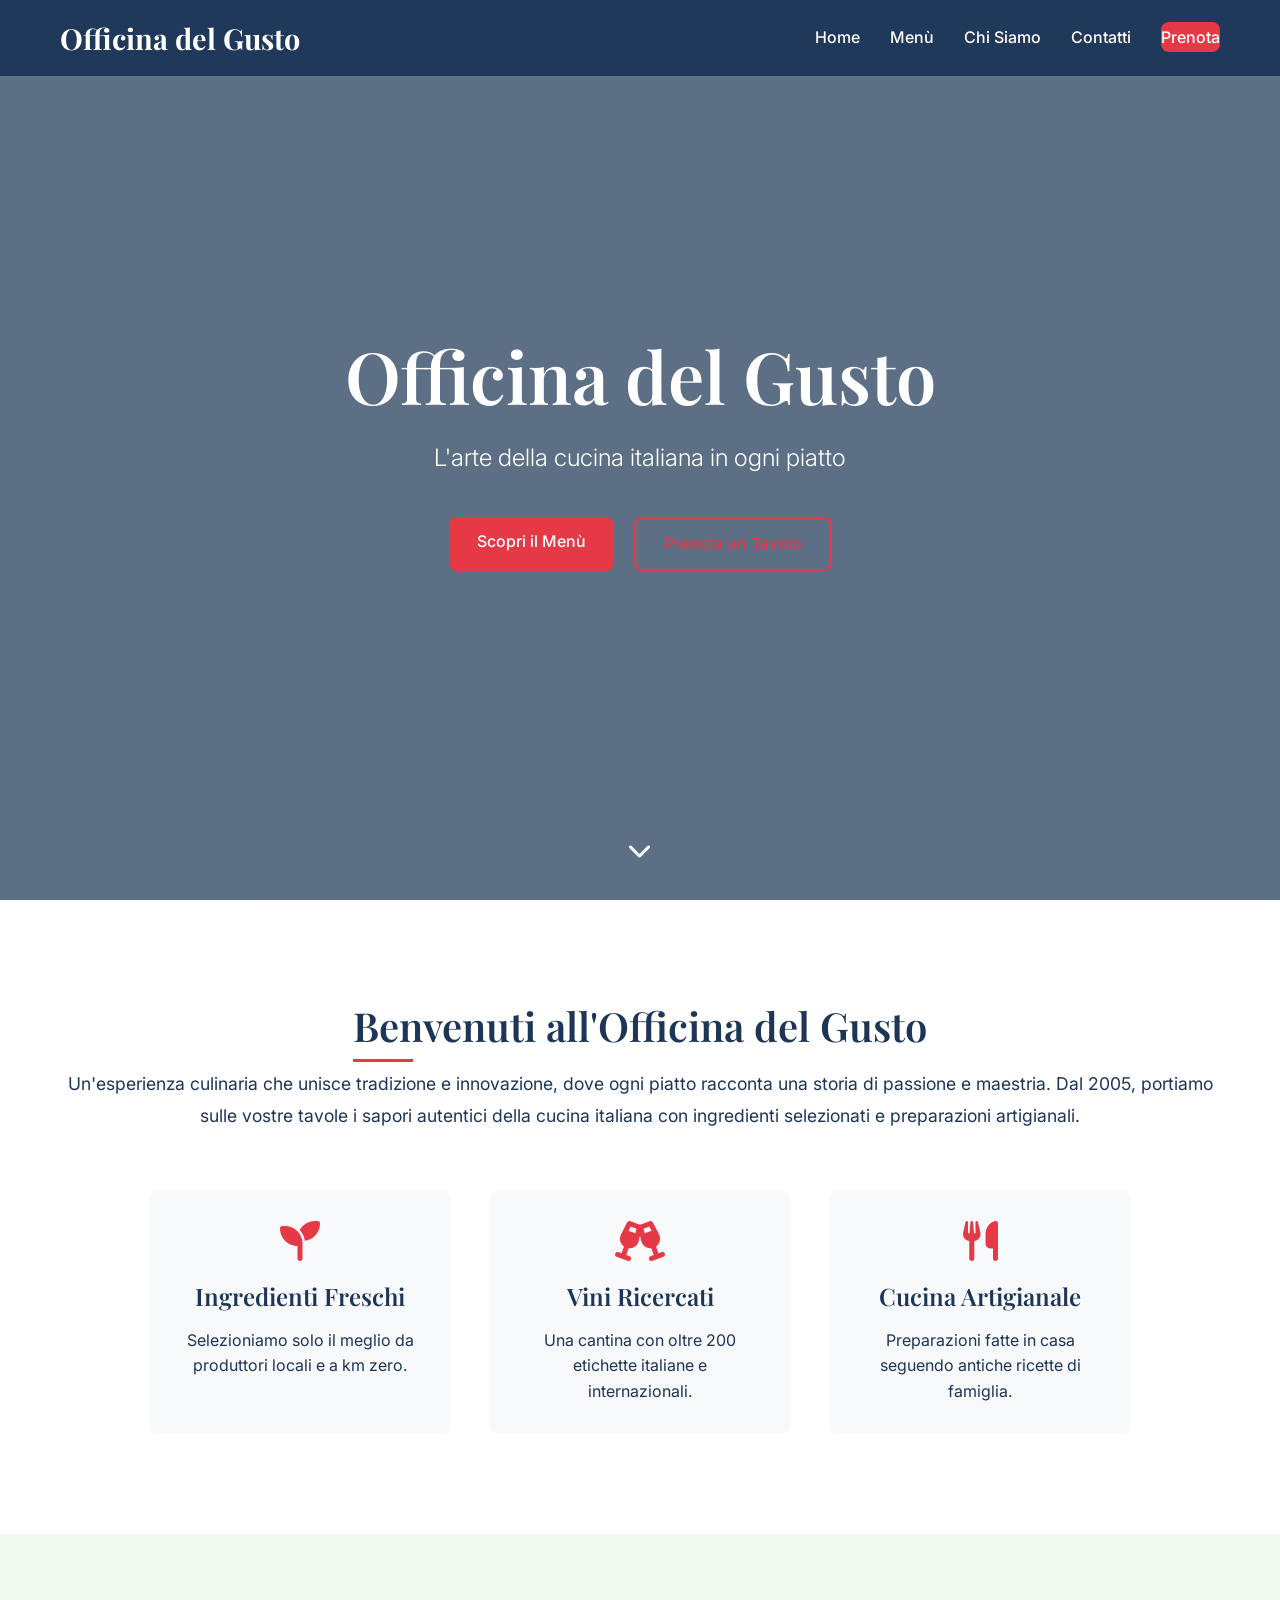
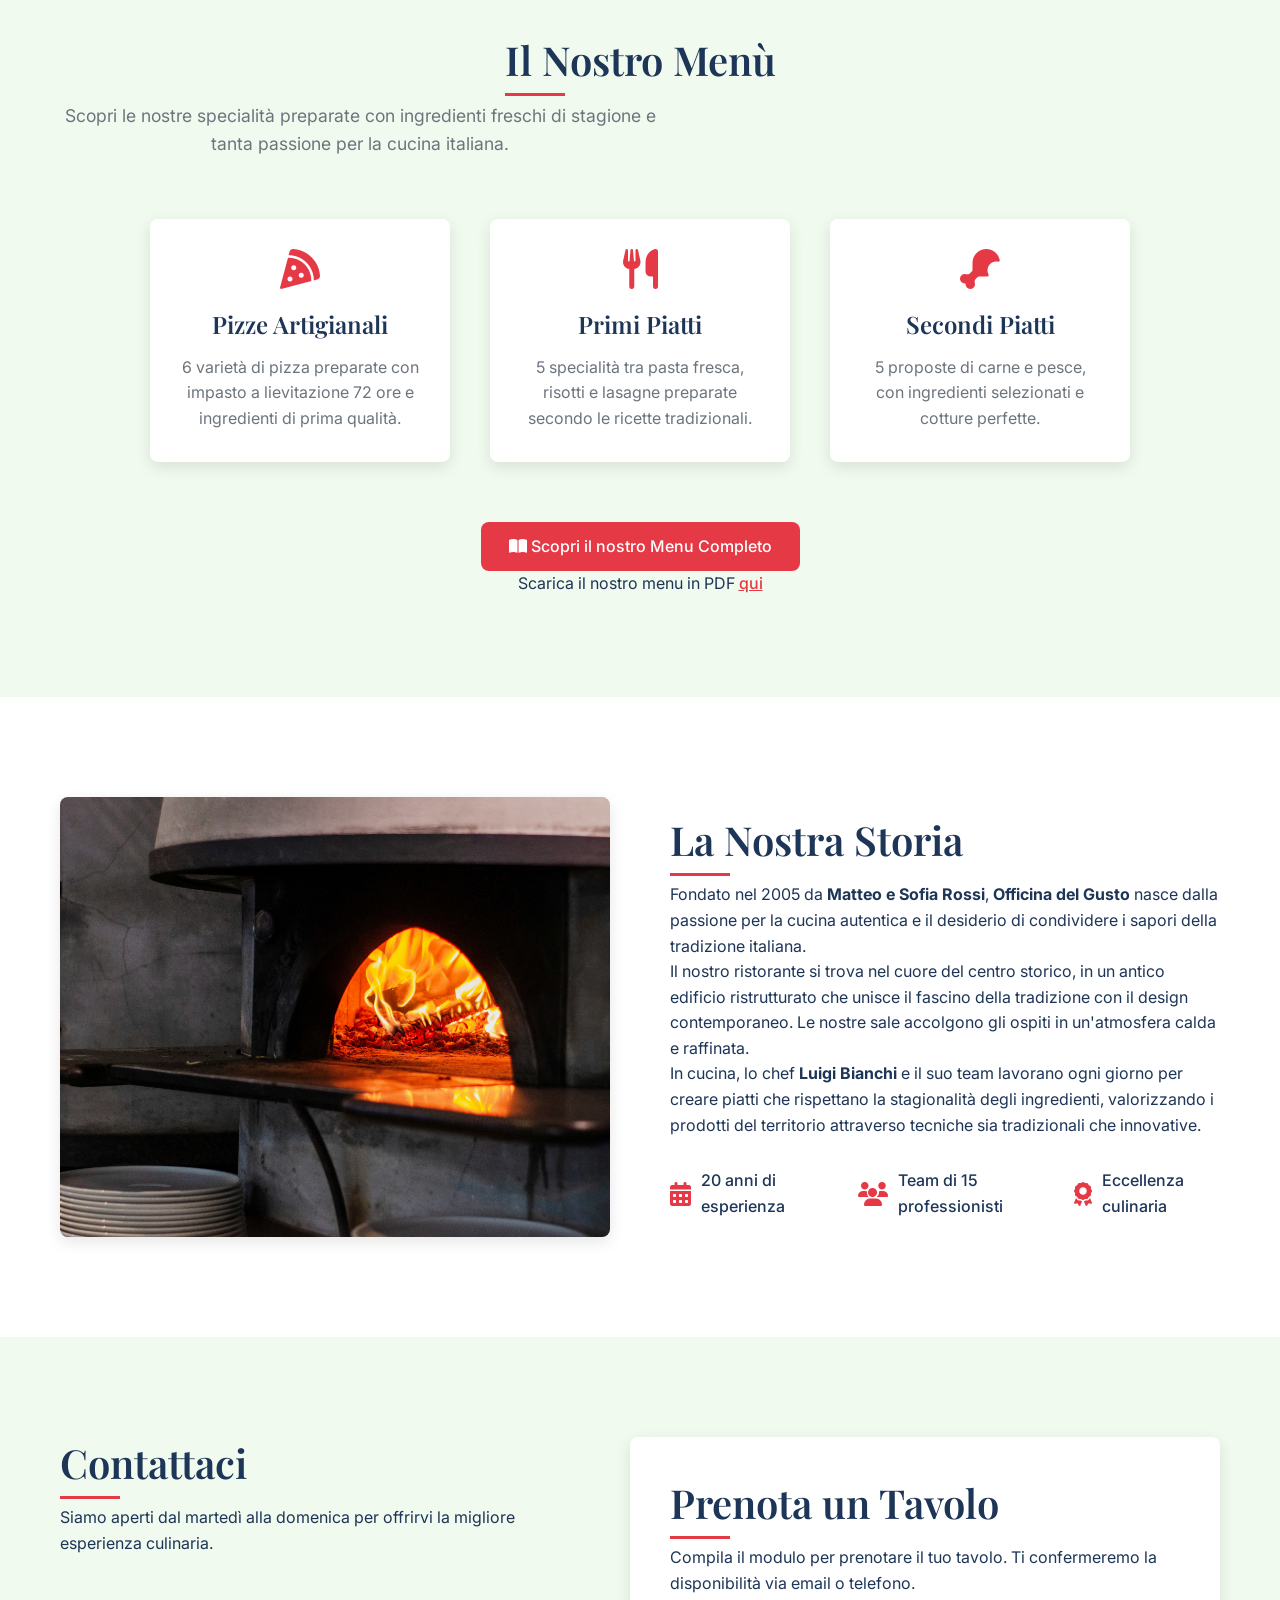
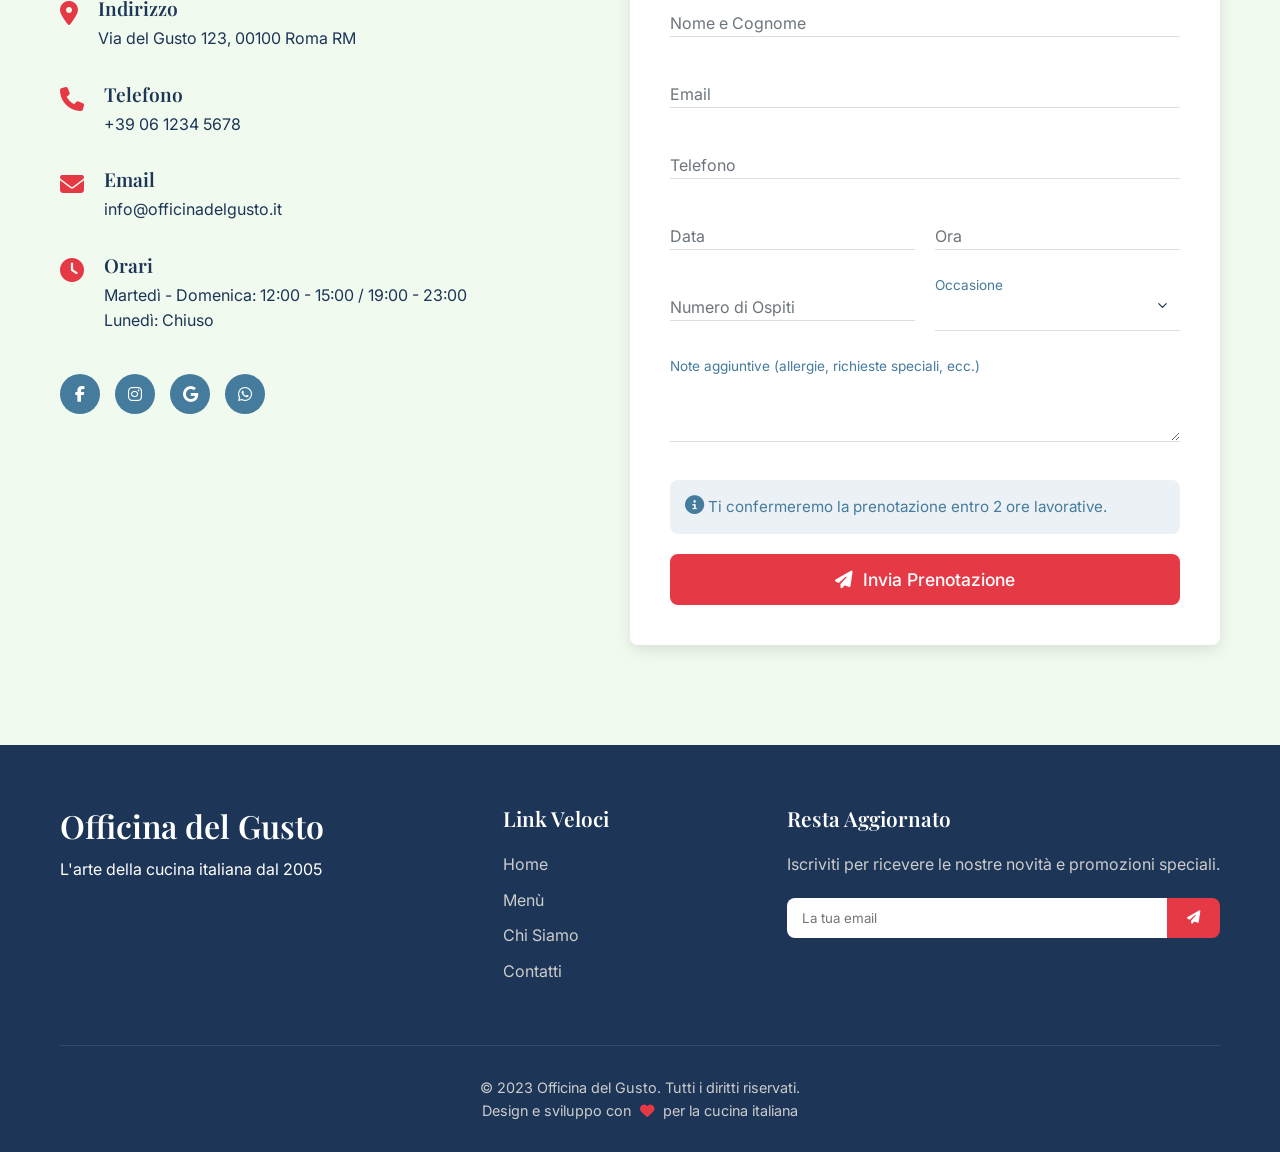
==== commit abcd6986: "Add files via upload" ====
--- a/index.html
+++ b/index.html
@@ -94,7 +94,7 @@
                     </div>
                     
                     <div class="menu-highlight">
-                        <i class="fas fa-pasta"></i>
+                        <i class="fas fa-utensils"></i>
                         <h3>Primi Piatti</h3>
                         <p>5 specialità tra pasta fresca, risotti e lasagne preparate secondo le ricette tradizionali.</p>
                     </div>
